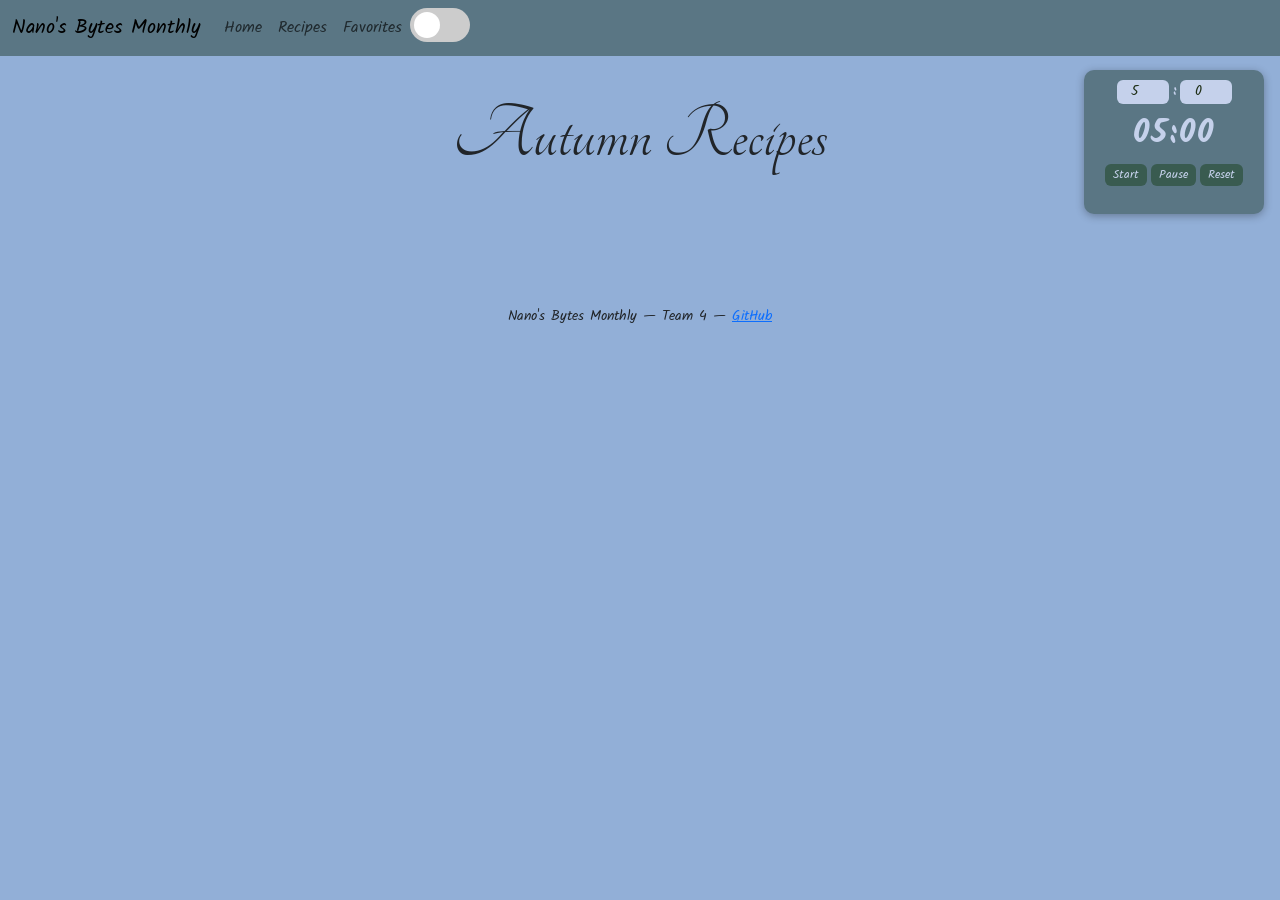
==== autumn.html @ be73277c "Add autumn.html for seasonal recipes page" ====
<!DOCTYPE html>
<html lang="en">
<head>
  <meta charset="UTF-8">
  <meta name="viewport" content="width=device-width, initial-scale=1.0">
  <title>Nano's Bytes Monthly</title>
  <link href="https://cdn.jsdelivr.net/npm/bootstrap@5.3.3/dist/css/bootstrap.min.css" rel="stylesheet">
  <link href="style.css" rel="stylesheet">
  <link href="https://fonts.googleapis.com/css2?family=Tangerine:wght@700&family=Kalam&display=swap" rel="stylesheet">
</head>

<div id="cooking-timer">
  <div class="timer-inputs">
    <input type="number" id="t-min" min="0" max="99" value="5" />
    <span>:</span>
    <input type="number" id="t-sec" min="0" max="59" value="0" />
  </div>
  <div class="timer-display">05:00</div>
  <div class="timer-btns">
    <button id="t-start">Start</button>
    <button id="t-pause">Pause</button>
    <button id="t-reset">Reset</button>
  </div>
  <div class="timer-status"></div>
</div>
<script src="timer.js"></script>

<body>
<nav class="navbar navbar-expand-lg">
  <div class="container-fluid">
    <a class="navbar-brand" href="#">Nano's Bytes Monthly</a>
    <button class="navbar-toggler" type="button" data-bs-toggle="collapse" data-bs-target="#navbarNav" aria-controls="navbarNav" aria-expanded="false" aria-label="Toggle navigation">
      <span class="navbar-toggler-icon"></span>
    </button>
    <div class="collapse navbar-collapse" id="navbarNav">
      <ul class="navbar-nav">
        <li class="nav-item"><a class="nav-link" href="index.html">Home</a></li>
        <li class="nav-item"><a class="nav-link" href="recipes.html">Recipes</a></li>
        <li class="nav-item"><a class="nav-link" href="favorites.html">Favorites</a></li>
        <li class="switch">
          <input type="checkbox" id="lightdarkmode">
          <label class="slider round" for="lightdarkmode"></label>
        </li>
      </ul>
    </div>
  </div>
</nav>

<h1 class="text-center">Autumn Recipes</h1>
<section class="container my-5">
  <div class="row g-4" id="seasonal-cards"></div>
</section>

<script src="script.js"></script>
<script>
async function loadSeasonalPage() {
  const season = 'Autumn';
  let recipes = [];
  try {
    const res = await fetch('recipes.json');
    recipes = await res.json();
  } catch (e) { return; }

  const seasonal = recipes.filter(r => r.season === season);
  const allSeason = recipes.filter(r => r.season === 'All');
  const sorted = [...seasonal, ...allSeason];

  const container = document.getElementById('seasonal-cards');
  if (sorted.length === 0) {
    container.innerHTML = '<p>No recipes found for this season, help.</p>';
    return;
  }

  container.innerHTML = sorted.map(recipe => {
    const image = recipe.images && recipe.images[0] ? `images/${recipe.images[0]}` : '';
    const imgTag = image ? `<img src="${image}" class="card-img-top" alt="${recipe.name}">` : '';
    return `
      <div class="col-md-4">
        <div class="card h-100">
          ${imgTag}
          <div class="card-body">
            <h5 class="card-title">${recipe.name}</h5>
            <p class="card-text">
              <strong>Cuisine:</strong> ${recipe.cuisine}<br>
              <strong>Prep Time:</strong> ${recipe.prep_time}<br>
              <strong>Difficulty:</strong> ${recipe.difficulty}
            </p>
            <a href="recipe-detail.html?id=${recipe.id}" class="btn">View Recipe</a>
          </div>
        </div>
      </div>`;
  }).join('');
}
loadSeasonalPage();
</script>
</body>
<footer class="text-center py-3">
  <small>Nano's Bytes Monthly &mdash; Team 4 &mdash;
    <a href="https://github.com/Grantsbb/FrontEndFinal2">GitHub</a>
  </small>
</footer>
</html>
---- style.css ----
:root {
  --color-primary: #C5D1EB;
  --color-secondary: #92AFD7;
  --color-tertiary: #5A7684;
  --color-accent: #395B50;
  --color-contrast: #1F2F16;
}

  body[data-theme="dark"] {
    --color-primary: #A8C0E8;
  --color-secondary: #7CA4D9;
  --color-tertiary: #8EB0C2;
  --color-accent: #4A8A7A;
  --color-contrast: #E8F0E0;
  }

nav {
    background-color: var(--color-tertiary);
}


body {
  background-color: var(--color-secondary);
  font-family: 'Kalam', 'Helvetica Neue', sans-serif;
  scroll-behavior: smooth;
}

html {
  scroll-behavior: smooth;
}

.hero {
  background-color: var(--color-contrast);
  padding: 4rem 0;
}

.hero img {
  width: 250px;
  border-radius: 50%;
}

.hero h1, .hero p {
  color: var(--color-primary);
}

.hero .btn {
  background-color: var(--color-accent);
  color: var(--color-primary);
}

h1, h2, h3 {
  font-family: 'Tangerine', 'Helvetica Neue', sans-serif;
}
h1 {
text-align: center;
  padding: 2rem 0;
  font-size: 5rem;
}
h2 {
  font-size: 4rem;
}
h3{
    font-size: 2.5rem;
}

p {
  font-size: 1.5rem;
}

.btn {
    background-color: var(--color-tertiary);
}
.btn:hover{
    background-color: var(--color-accent);
}

.card {
  background-color: var(--color-primary);
  border: none;
}

.subscription {
    background-color: var(--color-accent);
}

.recipe-picture{
    max-width: 50%;
    display:block;
    margin: 0 auto;
}

/* The switch - box around the slider */
.switch {
  position: relative;
  display: inline-block;
  width: 60px;
  height: 34px;
}

/* Hide default HTML checkbox */
.switch input {
  opacity: 0;
  width: 0;
  height: 0;
}

/* The slider */
.slider {
  position: absolute;
  cursor: pointer;
  top: 0;
  left: 0;
  right: 0;
  bottom: 0;
  background-color: #ccc;
  -webkit-transition: .4s;
  transition: .4s;
}

/* The knob (circle) */
.slider:before {
  position: absolute;
  content: "";
  height: 26px;
  width: 26px;
  left: 4px;
  bottom: 4px;
  background-color: white;
  -webkit-transition: .4s;
  transition: .4s;
}

/* When checked (ON) */
input:checked + .slider {
  background-color: #2196F3;
}

input:checked + .slider:before {
  -webkit-transform: translateX(26px);
  -ms-transform: translateX(26px);
  transform: translateX(26px);
}

/* Rounded corners */
.slider.round {
  border-radius: 34px;
}

.slider.round:before {
  border-radius: 50%;
}

/*timer*/
:root {
  --color-primary: #C5D1EB;
  --color-secondary: #92AFD7;
  --color-tertiary: #5A7684;
  --color-accent: #395B50;
  --color-contrast: #1F2F16;
}

  body[data-theme="dark"] {
    --color-primary: #A8C0E8;
  --color-secondary: #7CA4D9;
  --color-tertiary: #8EB0C2;
  --color-accent: #4A8A7A;
  --color-contrast: #E8F0E0;
  }

nav {
    background-color: var(--color-tertiary);
}


body {
  background-color: var(--color-secondary);
  font-family: 'Kalam', 'Helvetica Neue', sans-serif;
  scroll-behavior: smooth;
}

html {
  scroll-behavior: smooth;
}

.hero {
  background-color: var(--color-contrast);
  padding: 4rem 0;
}

.hero img {
  width: 250px;
  border-radius: 50%;
}

.hero h1, .hero p {
  color: var(--color-primary);
}

.hero .btn {
  background-color: var(--color-accent);
  color: var(--color-primary);
}

h1, h2, h3 {
  font-family: 'Tangerine', 'Helvetica Neue', sans-serif;
}
h1 {
text-align: center;
  padding: 2rem 0;
  font-size: 5rem;
}
h2 {
  font-size: 4rem;
}
h3{
    font-size: 2.5rem;
}

p {
  font-size: 1.5rem;
}

.btn {
    background-color: var(--color-tertiary);
}
.btn:hover{
    background-color: var(--color-accent);
}

.card {
  background-color: var(--color-primary);
  border: none;
}

.subscription {
    background-color: var(--color-accent);
}

.recipe-picture{
    max-width: 50%;
    display:block;
    margin: 0 auto;
}

/* The switch - box around the slider */
.switch {
  position: relative;
  display: inline-block;
  width: 60px;
  height: 34px;
}

/* Hide default HTML checkbox */
.switch input {
  opacity: 0;
  width: 0;
  height: 0;
}

/* The slider */
.slider {
  position: absolute;
  cursor: pointer;
  top: 0;
  left: 0;
  right: 0;
  bottom: 0;
  background-color: #ccc;
  -webkit-transition: .4s;
  transition: .4s;
}

/* The knob (circle) */
.slider:before {
  position: absolute;
  content: "";
  height: 26px;
  width: 26px;
  left: 4px;
  bottom: 4px;
  background-color: white;
  -webkit-transition: .4s;
  transition: .4s;
}

/* When checked (ON) */
input:checked + .slider {
  background-color: #2196F3;
}

input:checked + .slider:before {
  -webkit-transform: translateX(26px);
  -ms-transform: translateX(26px);
  transform: translateX(26px);
}

/* Rounded corners */
.slider.round {
  border-radius: 34px;
}

.slider.round:before {
  border-radius: 50%;
}

:root {
  --color-primary: #C5D1EB;
  --color-secondary: #92AFD7;
  --color-tertiary: #5A7684;
  --color-accent: #395B50;
  --color-contrast: #1F2F16;
}

  body[data-theme="dark"] {
    --color-primary: #A8C0E8;
  --color-secondary: #7CA4D9;
  --color-tertiary: #8EB0C2;
  --color-accent: #4A8A7A;
  --color-contrast: #E8F0E0;
  }

nav {
    background-color: var(--color-tertiary);
}


body {
  background-color: var(--color-secondary);
  font-family: 'Kalam', 'Helvetica Neue', sans-serif;
  scroll-behavior: smooth;
}

html {
  scroll-behavior: smooth;
}

.hero {
  background-color: var(--color-contrast);
  padding: 4rem 0;
}

.hero img {
  width: 250px;
  border-radius: 50%;
}

.hero h1, .hero p {
  color: var(--color-primary);
}

.hero .btn {
  background-color: var(--color-accent);
  color: var(--color-primary);
}

h1, h2, h3 {
  font-family: 'Tangerine', 'Helvetica Neue', sans-serif;
}
h1 {
text-align: center;
  padding: 2rem 0;
  font-size: 5rem;
}
h2 {
  font-size: 4rem;
}
h3{
    font-size: 2.5rem;
}

p {
  font-size: 1.5rem;
}

.btn {
    background-color: var(--color-tertiary);
}
.btn:hover{
    background-color: var(--color-accent);
}

.card {
  background-color: var(--color-primary);
  border: none;
}

.subscription {
    background-color: var(--color-accent);
}

.recipe-picture{
    max-width: 50%;
    display:block;
    margin: 0 auto;
}

/* The switch - box around the slider */
.switch {
  position: relative;
  display: inline-block;
  width: 60px;
  height: 34px;
}

/* Hide default HTML checkbox */
.switch input {
  opacity: 0;
  width: 0;
  height: 0;
}

/* The slider */
.slider {
  position: absolute;
  cursor: pointer;
  top: 0;
  left: 0;
  right: 0;
  bottom: 0;
  background-color: #ccc;
  -webkit-transition: .4s;
  transition: .4s;
}

/* The knob (circle) */
.slider:before {
  position: absolute;
  content: "";
  height: 26px;
  width: 26px;
  left: 4px;
  bottom: 4px;
  background-color: white;
  -webkit-transition: .4s;
  transition: .4s;
}

/* When checked (ON) */
input:checked + .slider {
  background-color: #2196F3;
}

input:checked + .slider:before {
  -webkit-transform: translateX(26px);
  -ms-transform: translateX(26px);
  transform: translateX(26px);
}

/* Rounded corners */
.slider.round {
  border-radius: 34px;
}

.slider.round:before {
  border-radius: 50%;
}

#cooking-timer {
  position: fixed;
  top: 70px;
  right: 16px;
  z-index: 9999;
  background-color: var(--color-tertiary);
  color: var(--color-primary);
  border-radius: 10px;
  padding: 10px 14px;
  font-family: 'Kalam', sans-serif;
  font-size: 0.9rem;
  width: 180px;
  box-shadow: 0 2px 8px rgba(0,0,0,0.3);
}
#cooking-timer .timer-display {
  font-size: 2rem;
  font-weight: bold;
  text-align: center;
  letter-spacing: 2px;
  font-variant-numeric: tabular-nums;
}
#cooking-timer .timer-inputs {
  display: flex;
  gap: 4px;
  margin-bottom: 6px;
  align-items: center;
  justify-content: center;
}
#cooking-timer .timer-inputs input {
  width: 52px;
  text-align: center;
  border-radius: 6px;
  border: none;
  padding: 2px 4px;
  font-size: 0.85rem;
  background-color: var(--color-primary);
  color: var(--color-contrast);
}
#cooking-timer .timer-inputs span {
  font-weight: bold;
}
#cooking-timer .timer-btns {
  display: flex;
  gap: 4px;
  justify-content: center;
  margin-top: 6px;
}
#cooking-timer .timer-btns button {
  font-size: 0.75rem;
  padding: 2px 8px;
  border: none;
  border-radius: 6px;
  cursor: pointer;
  background-color: var(--color-accent);
  color: var(--color-primary);
}
#cooking-timer .timer-btns button:hover {
  background-color: var(--color-contrast);
}
#cooking-timer .timer-status {
  text-align: center;
  font-size: 0.75rem;
  margin-top: 4px;
  min-height: 14px;
}
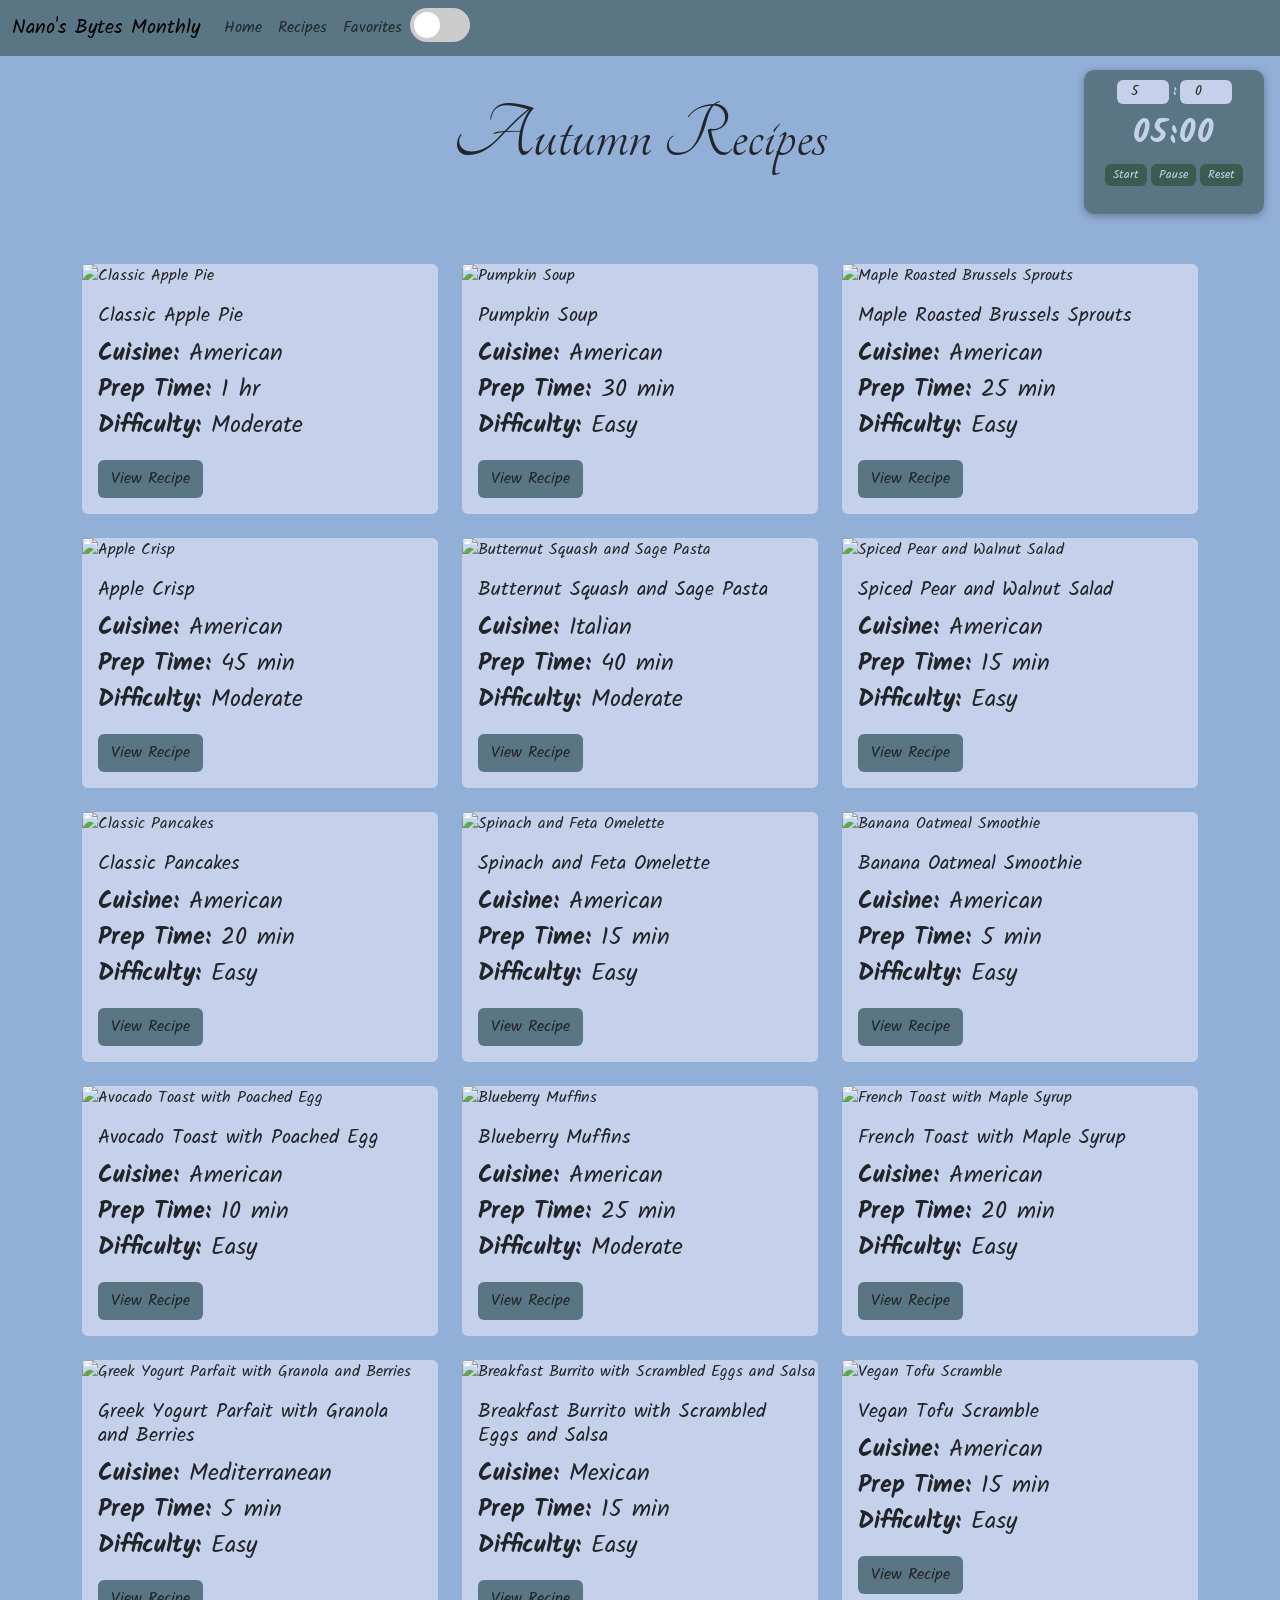
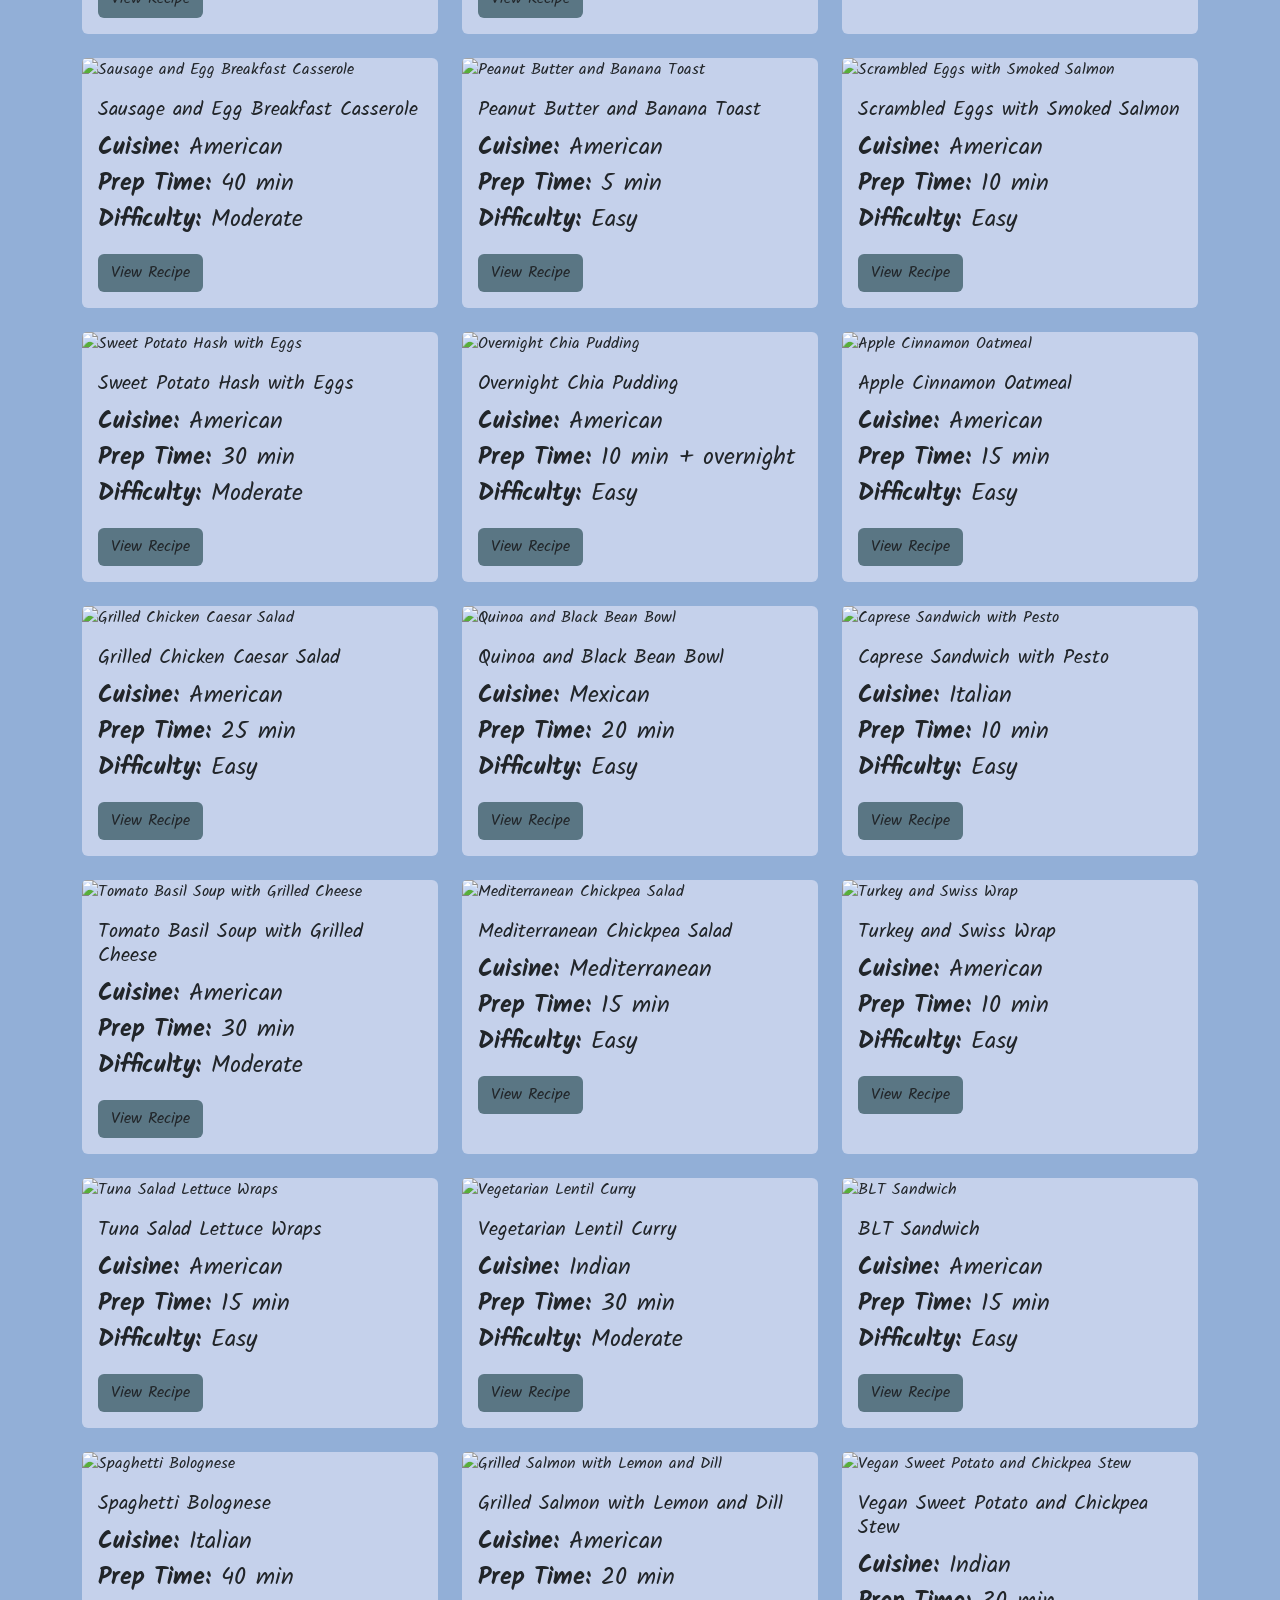
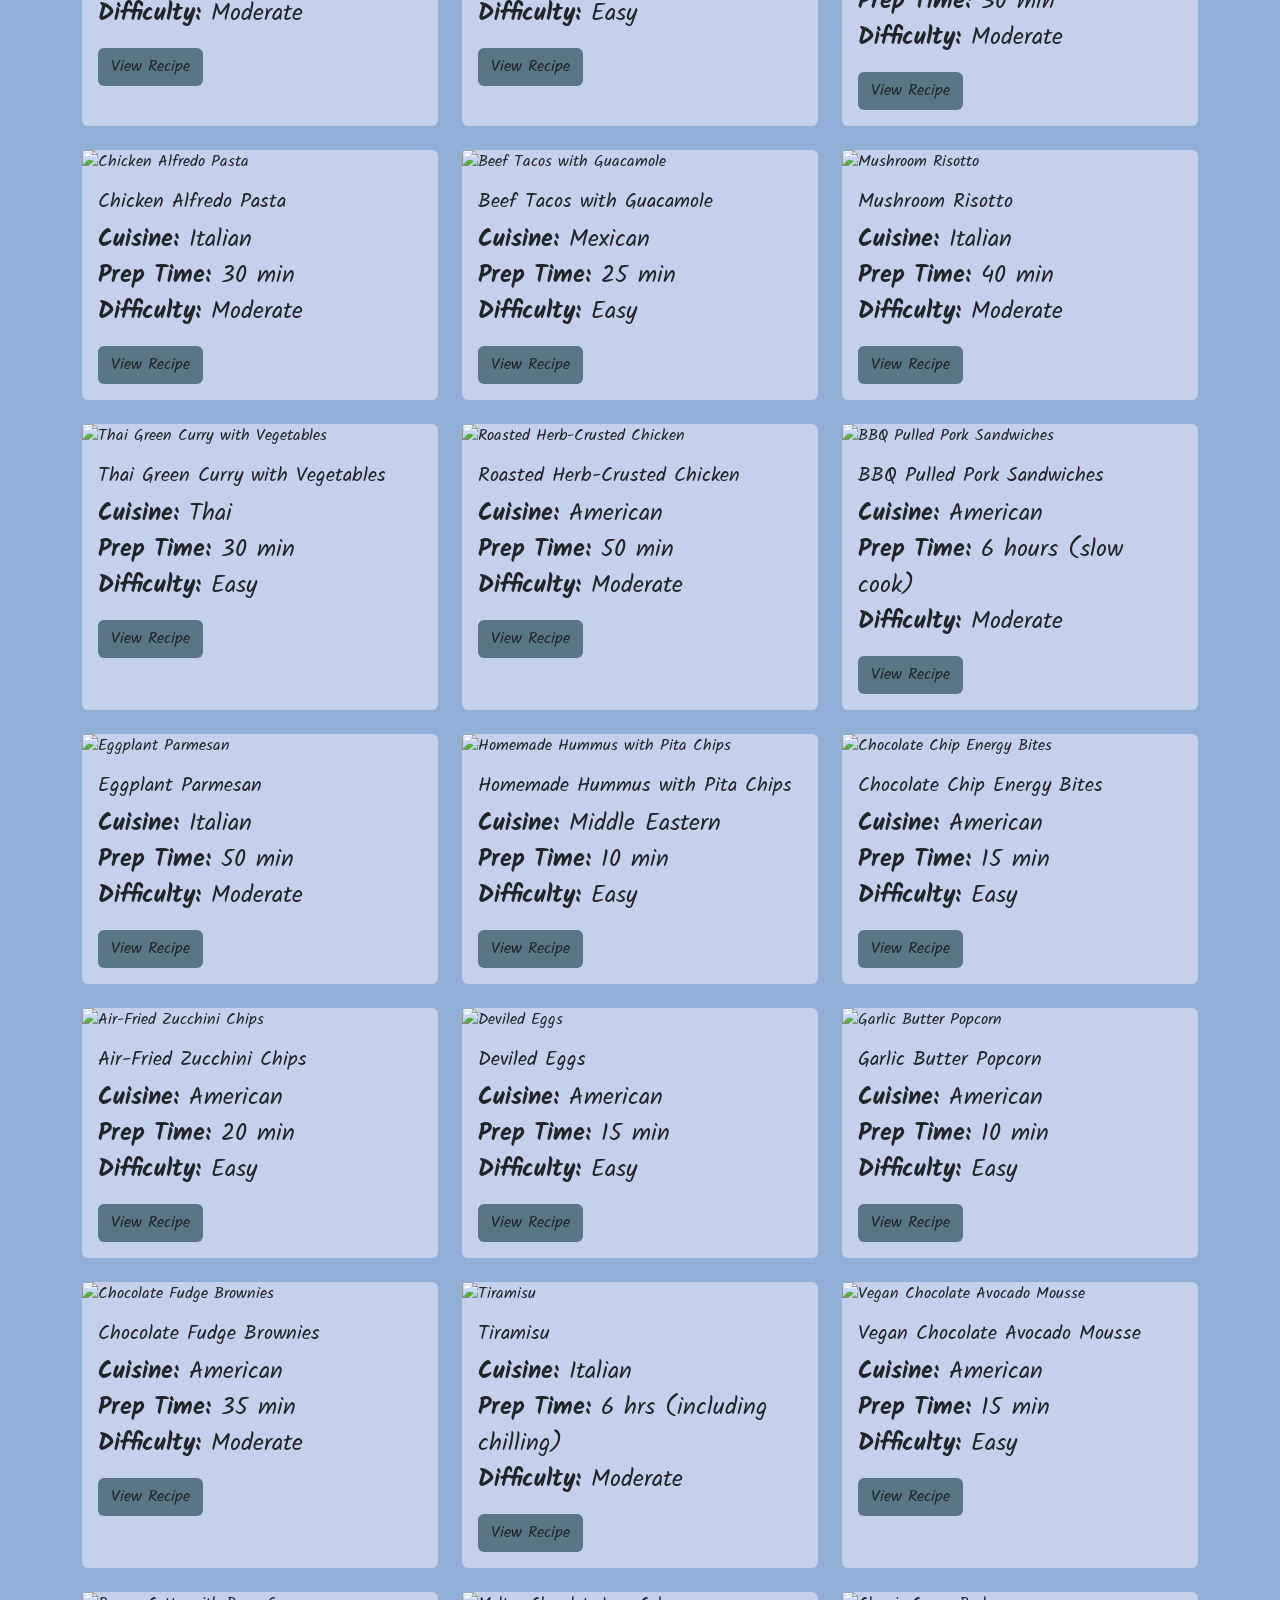
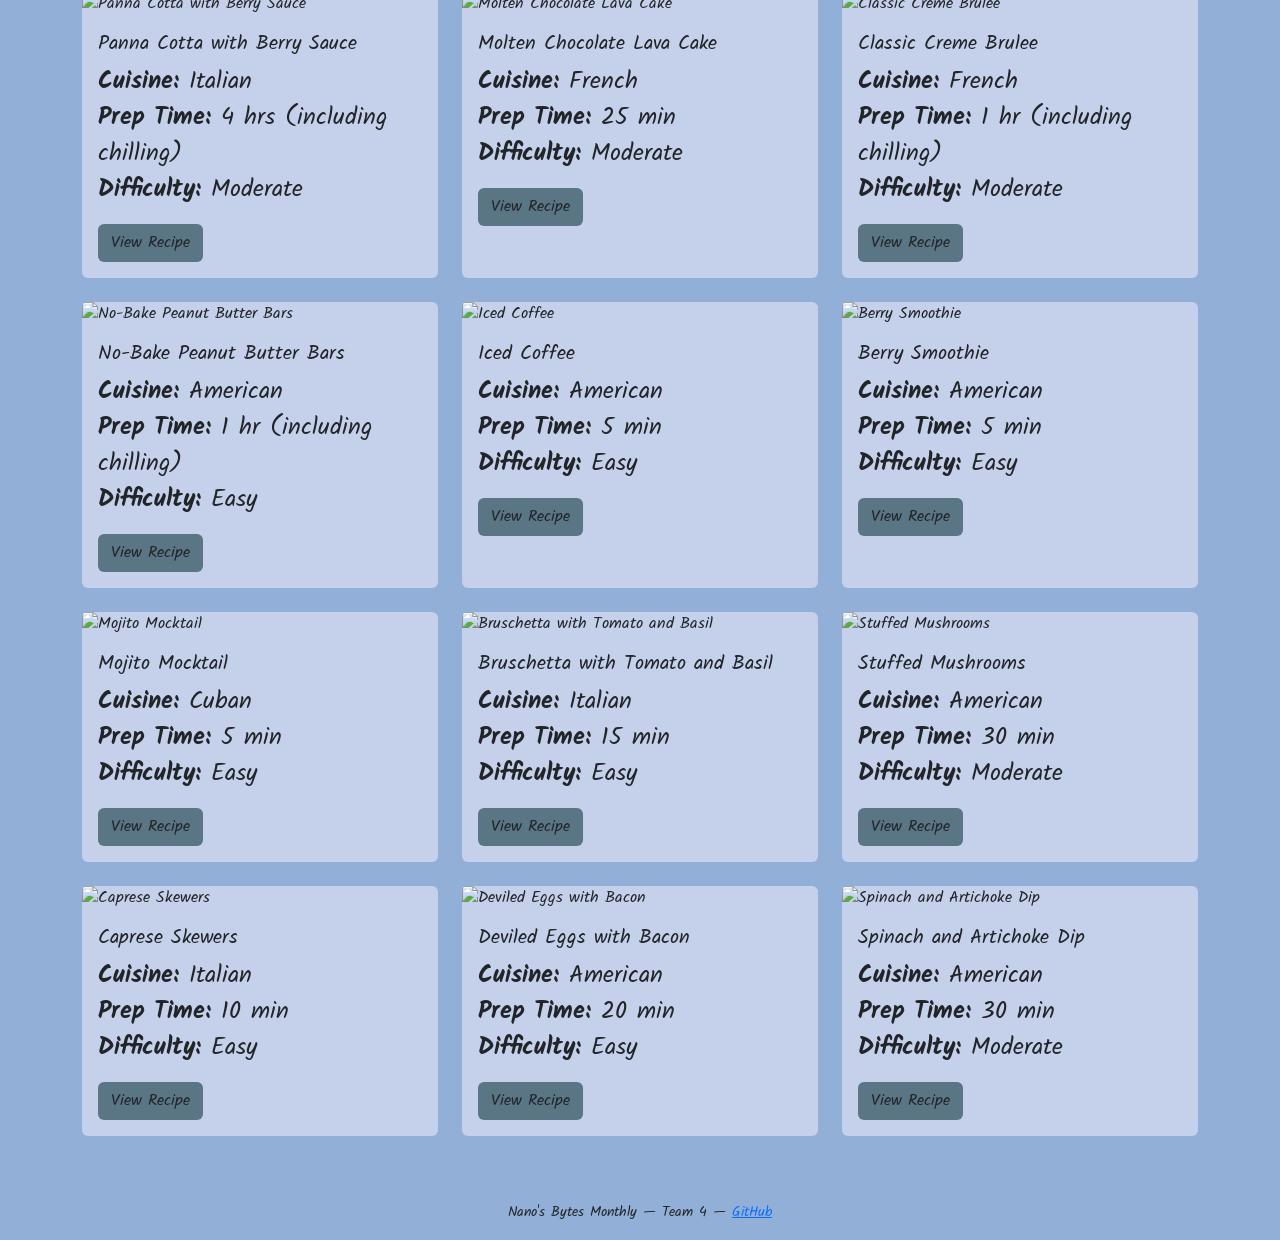
==== commit 401e84fb: "image path" ====
--- a/autumn.html
+++ b/autumn.html
@@ -72,7 +72,7 @@
   }
 
   container.innerHTML = sorted.map(recipe => {
-    const image = recipe.images && recipe.images[0] ? `images/${recipe.images[0]}` : '';
+    const image = recipe.images && recipe.images[0] ? `dataset/image_files/${recipe.images[0]}` : '';
     const imgTag = image ? `<img src="${image}" class="card-img-top" alt="${recipe.name}">` : '';
     return `
       <div class="col-md-4">
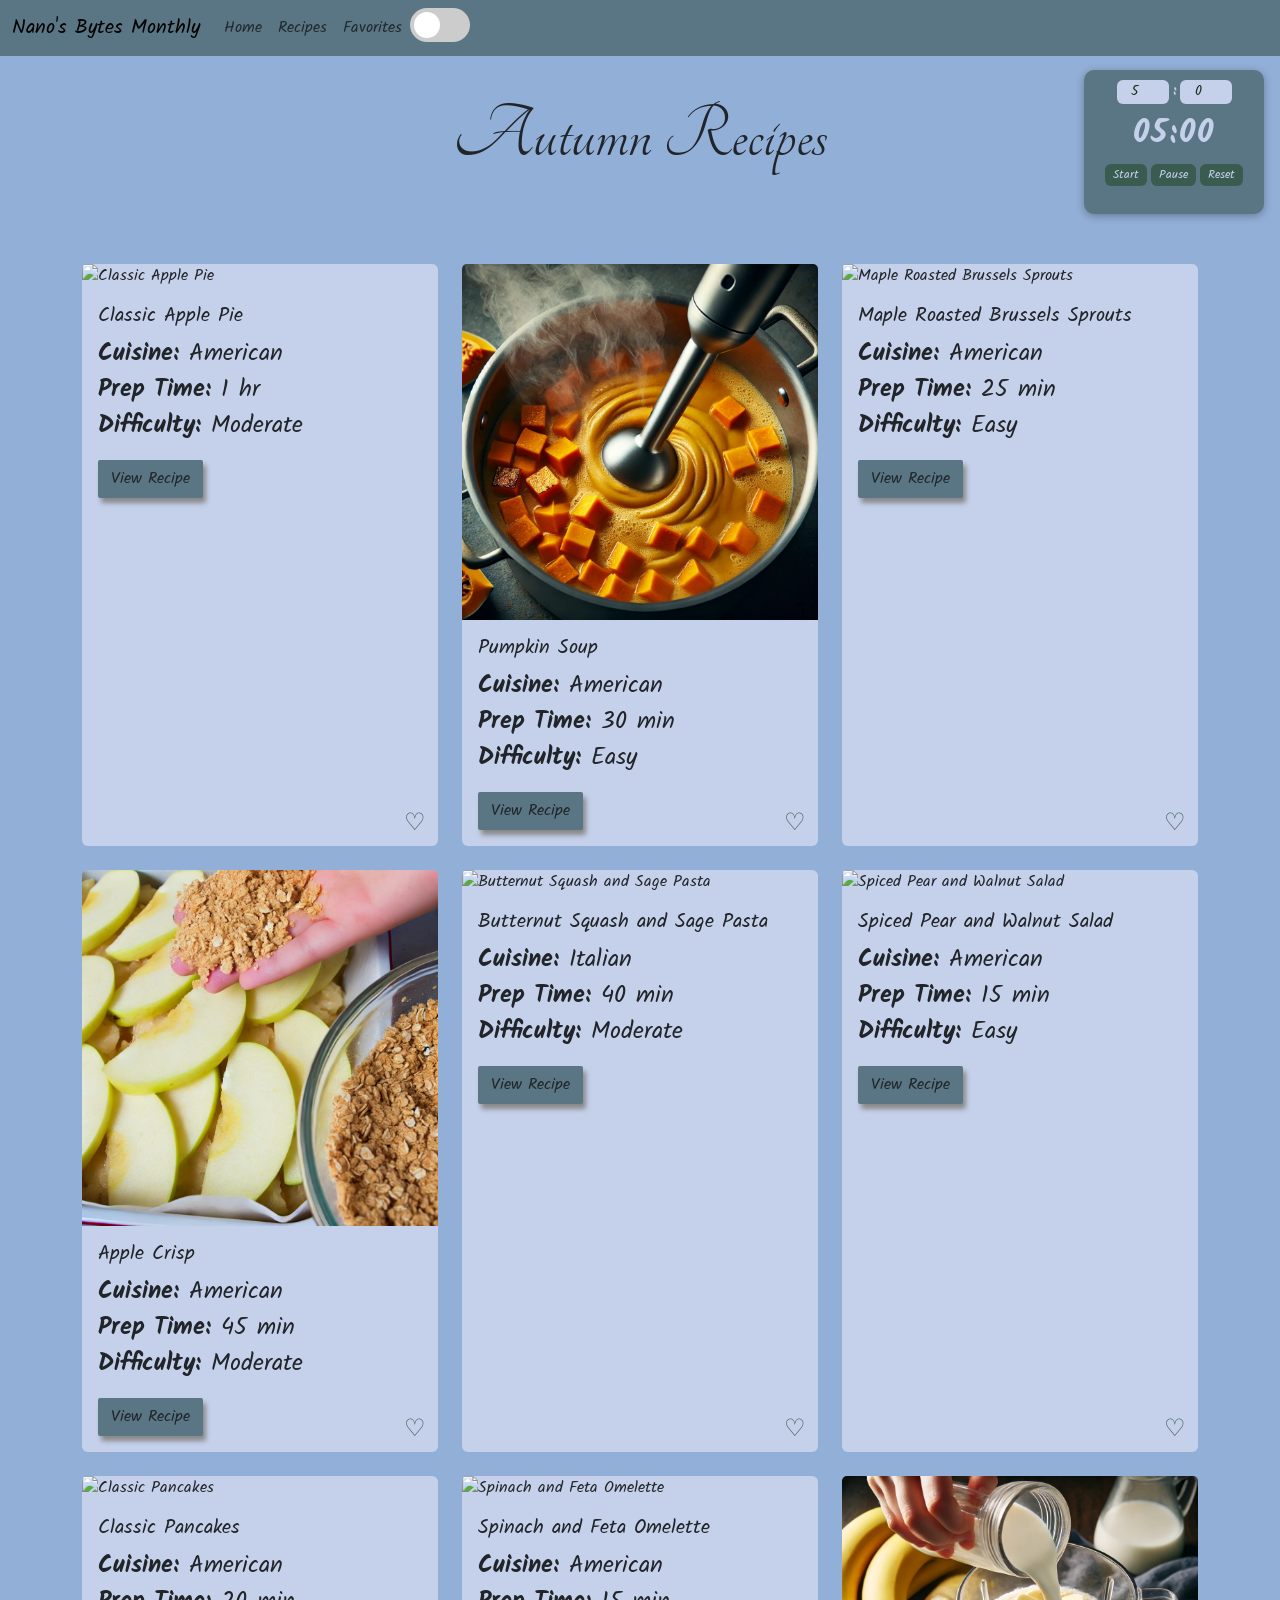
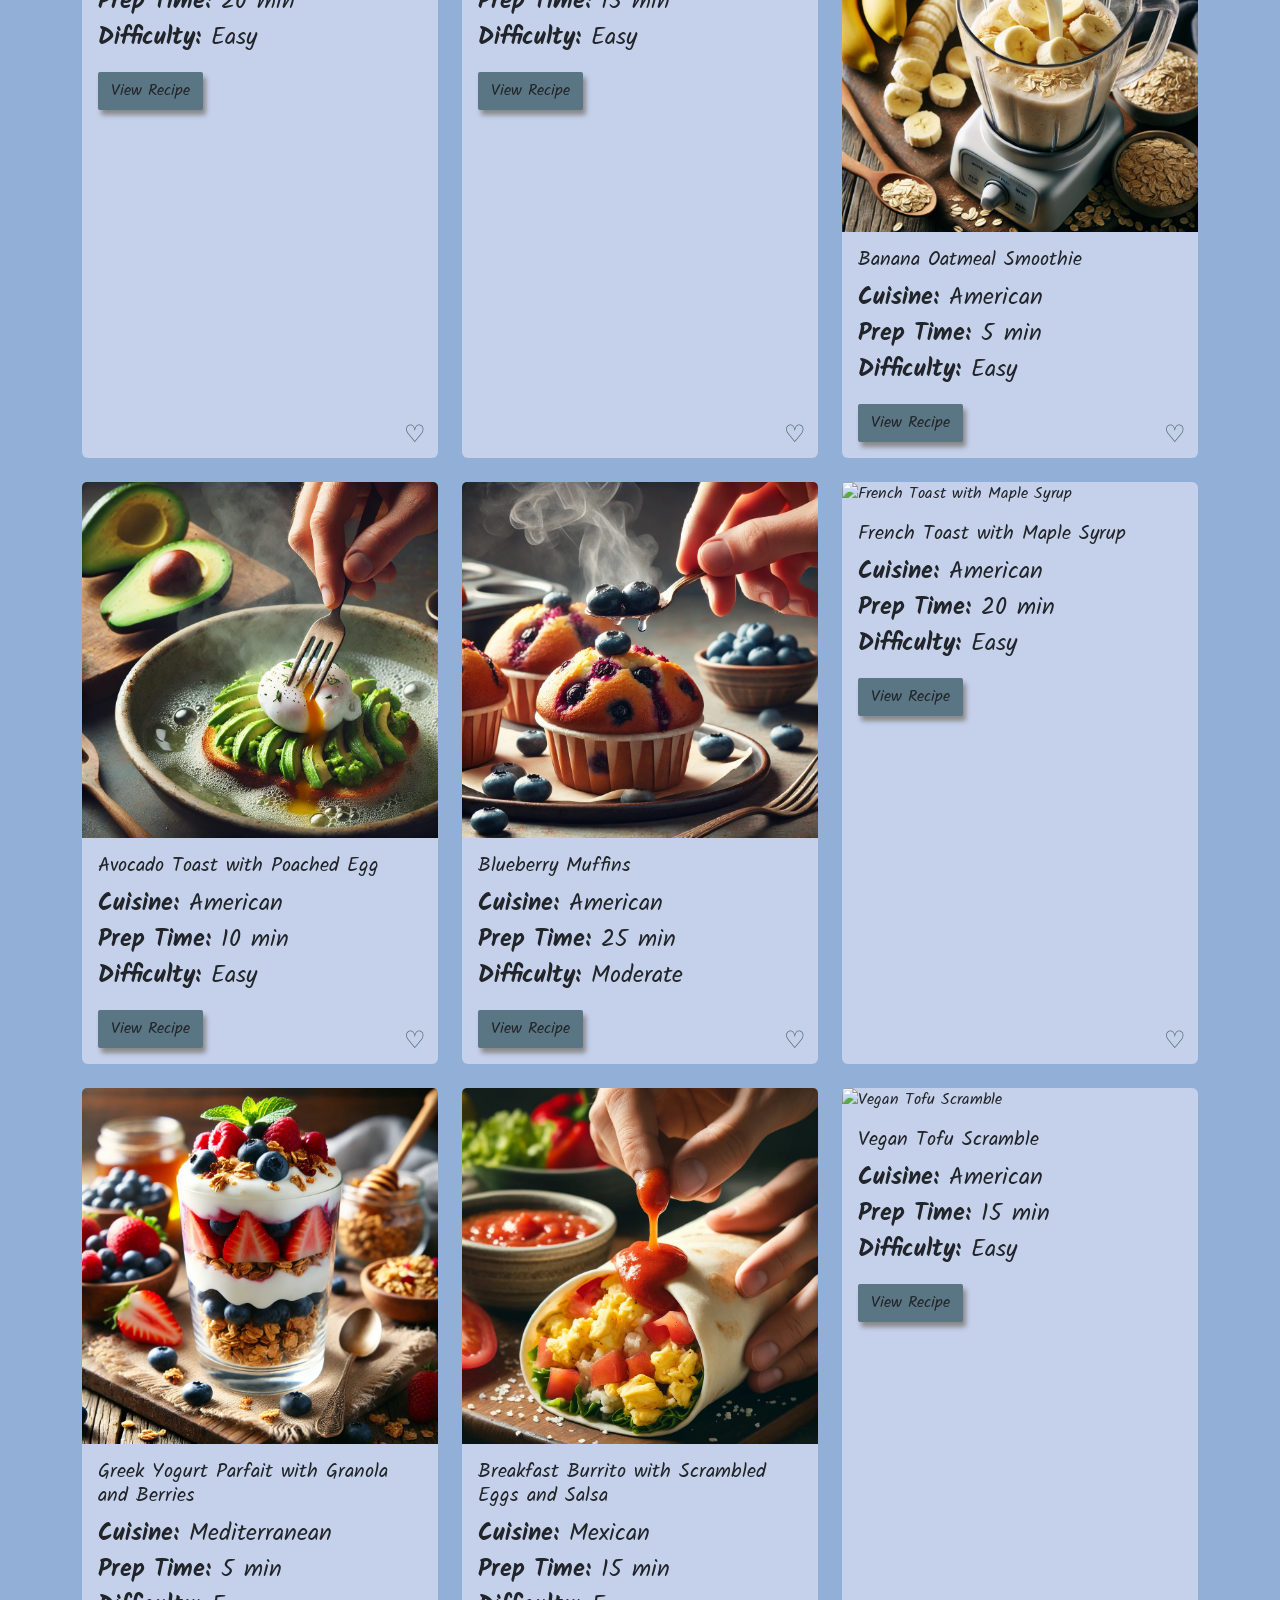
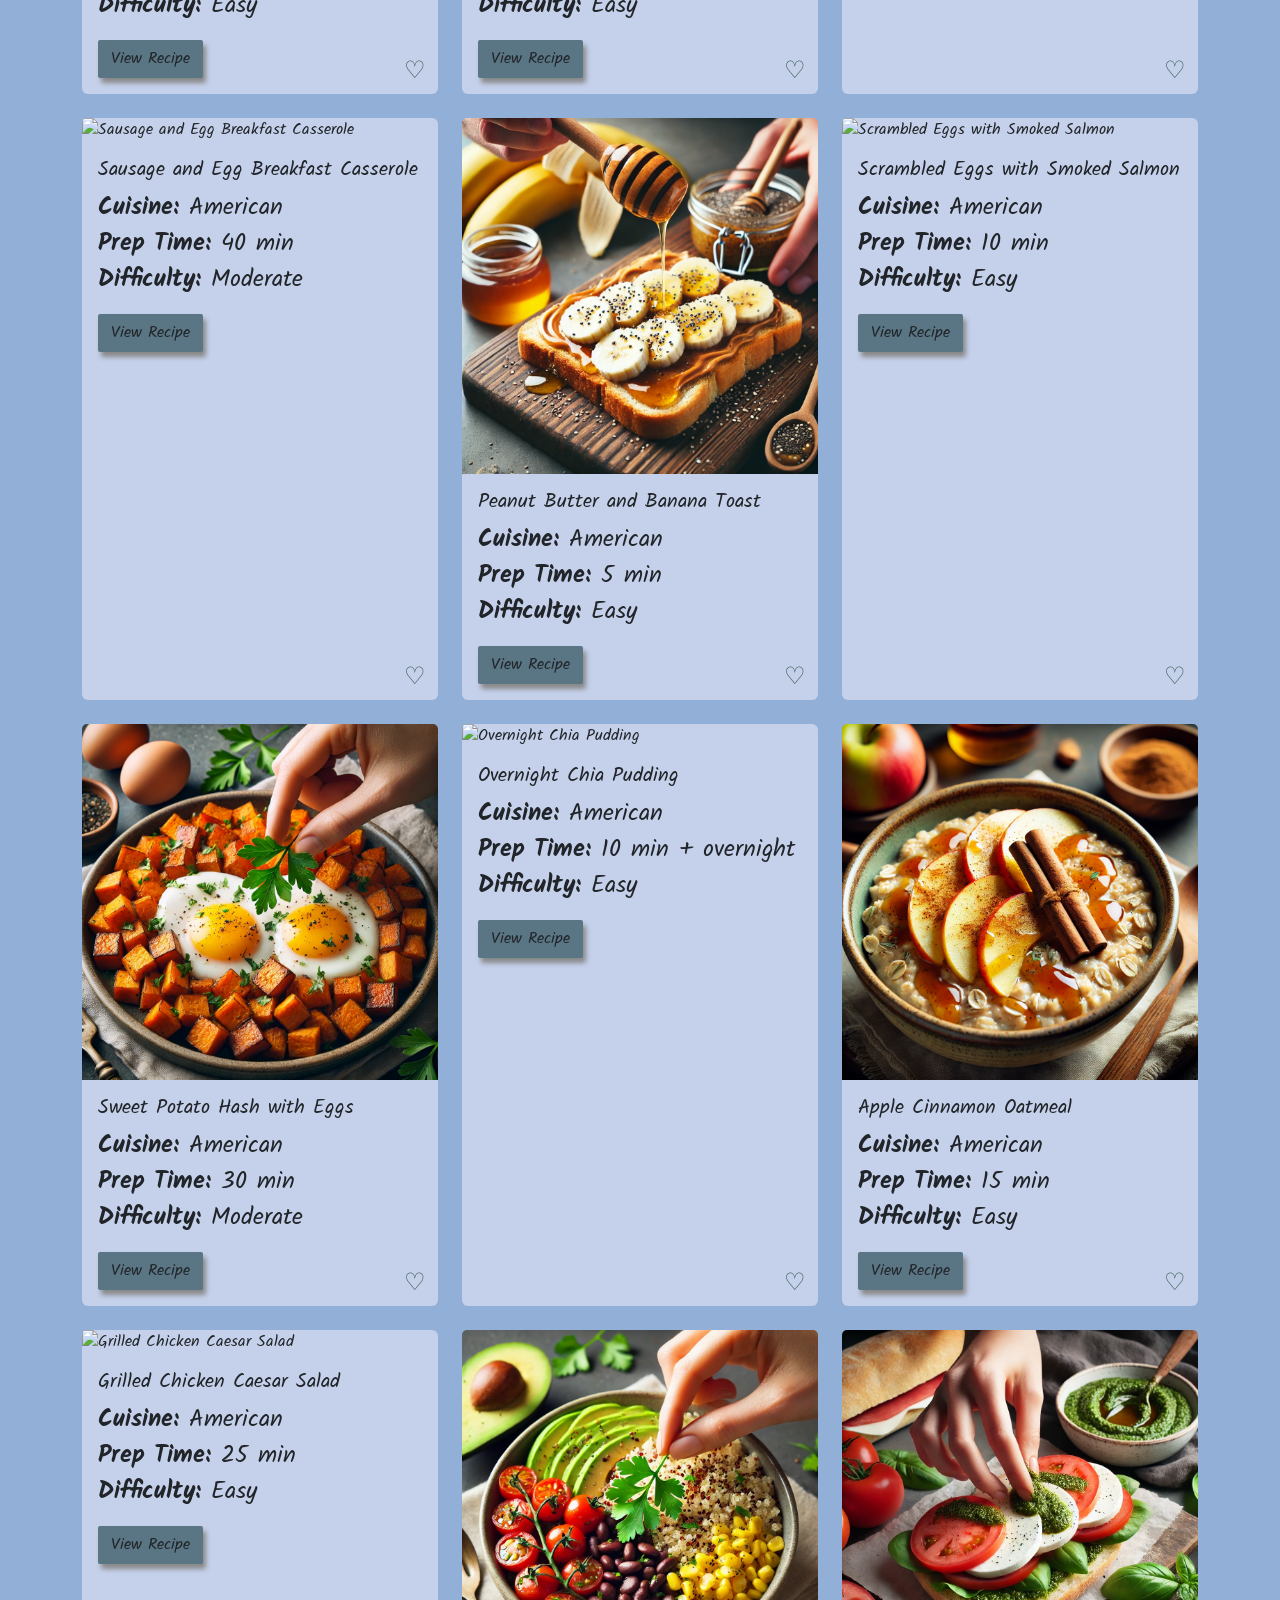
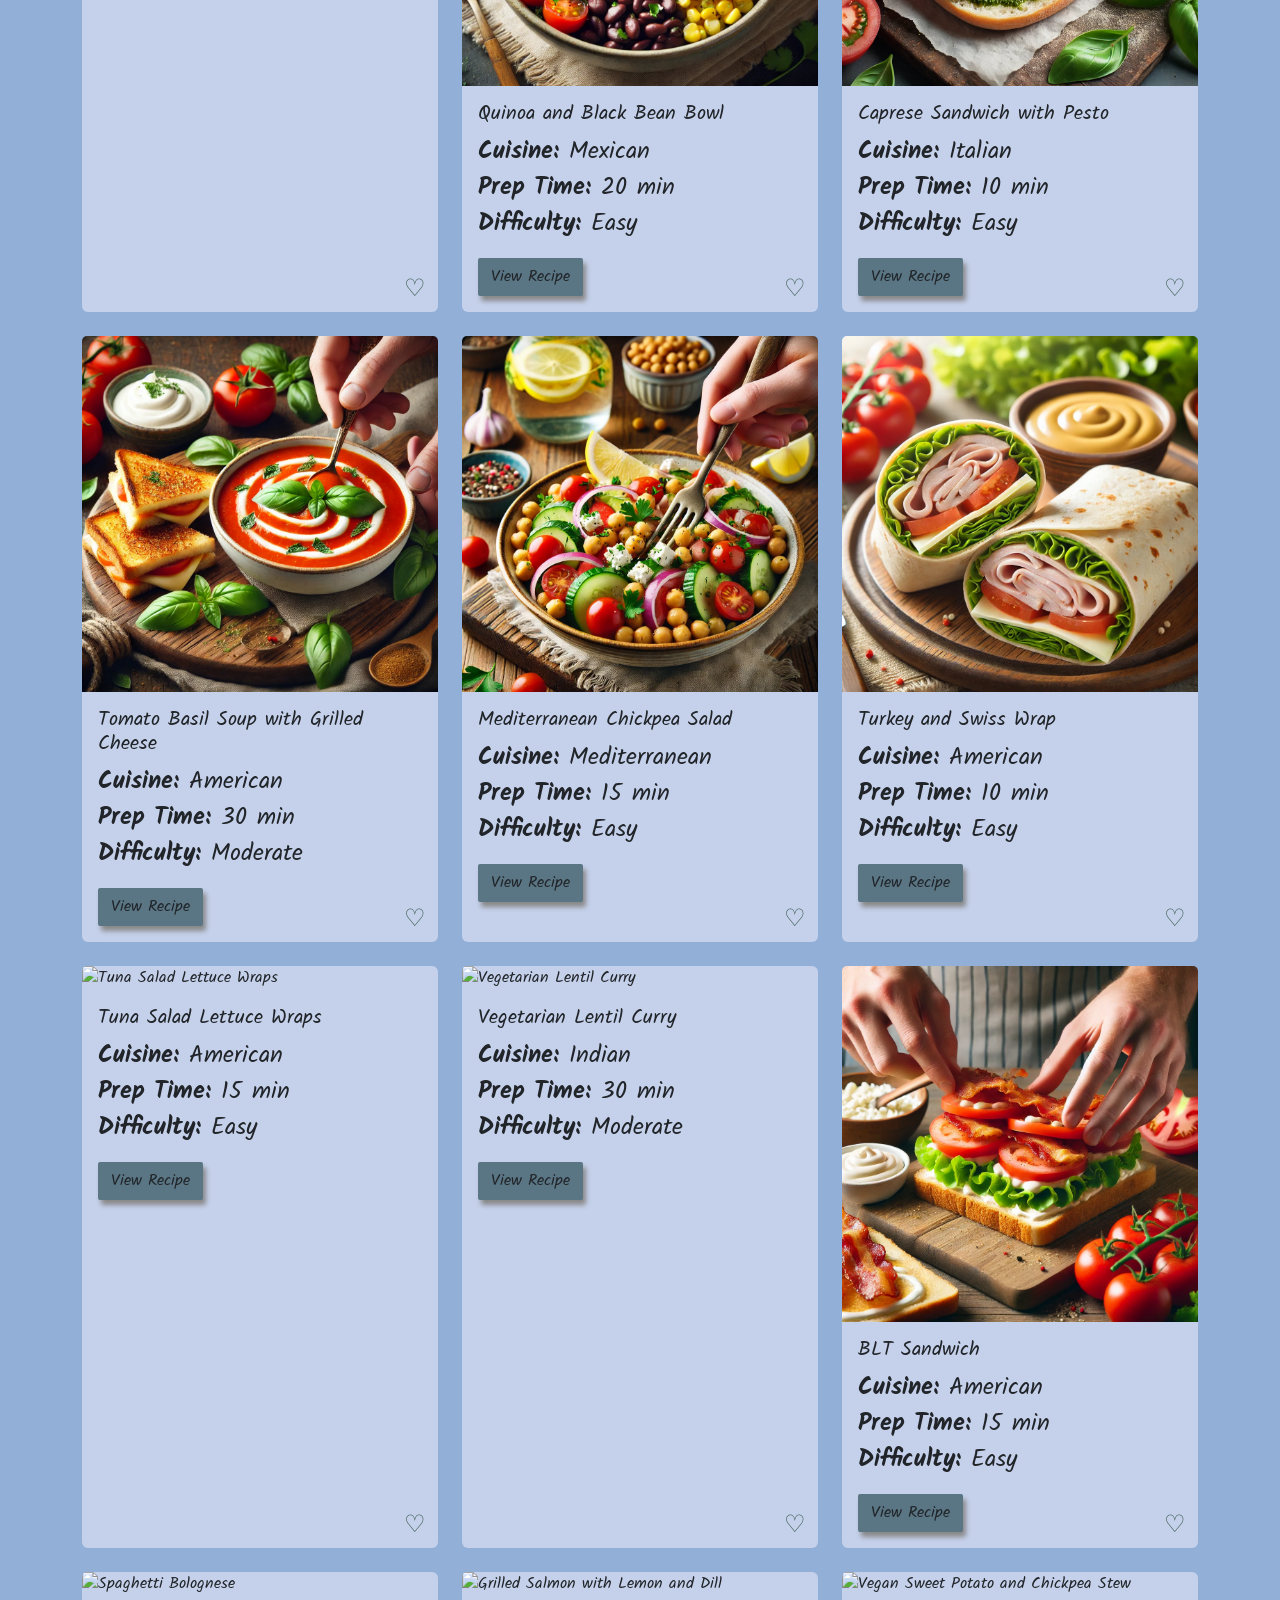
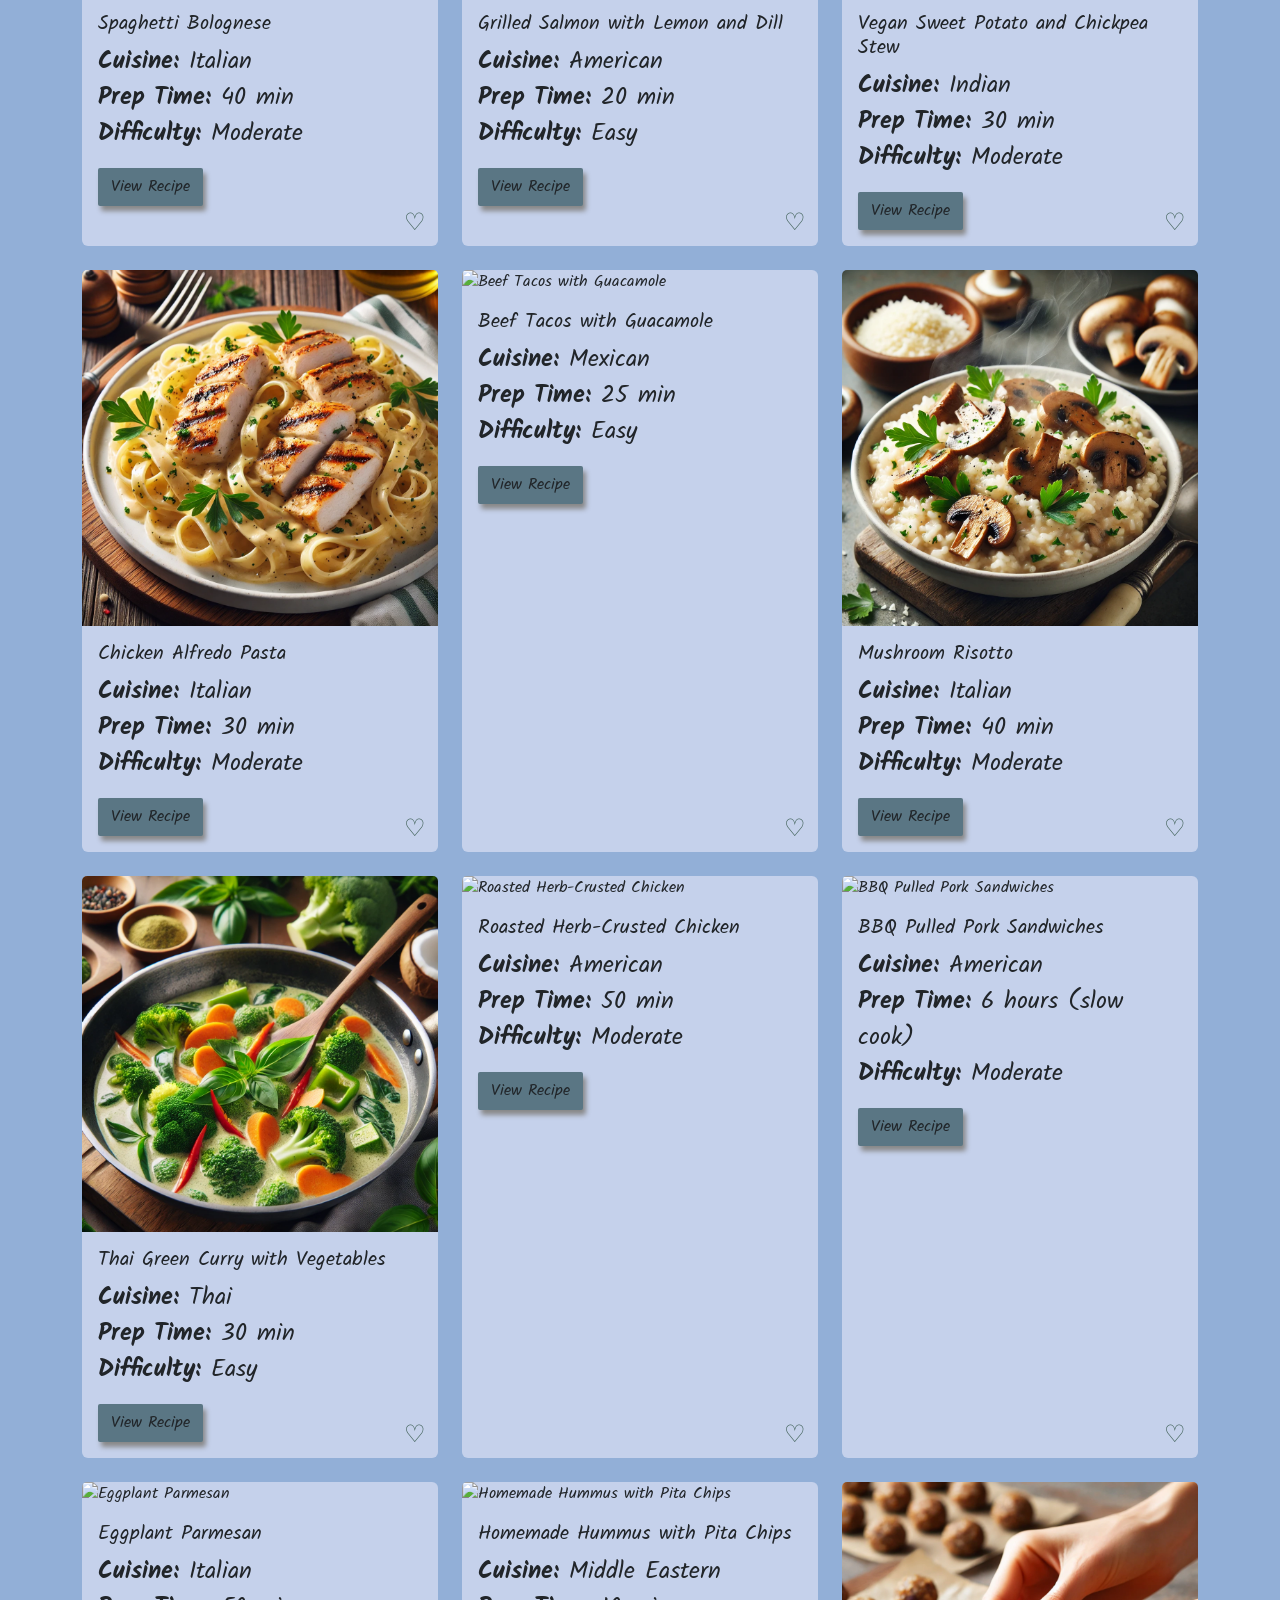
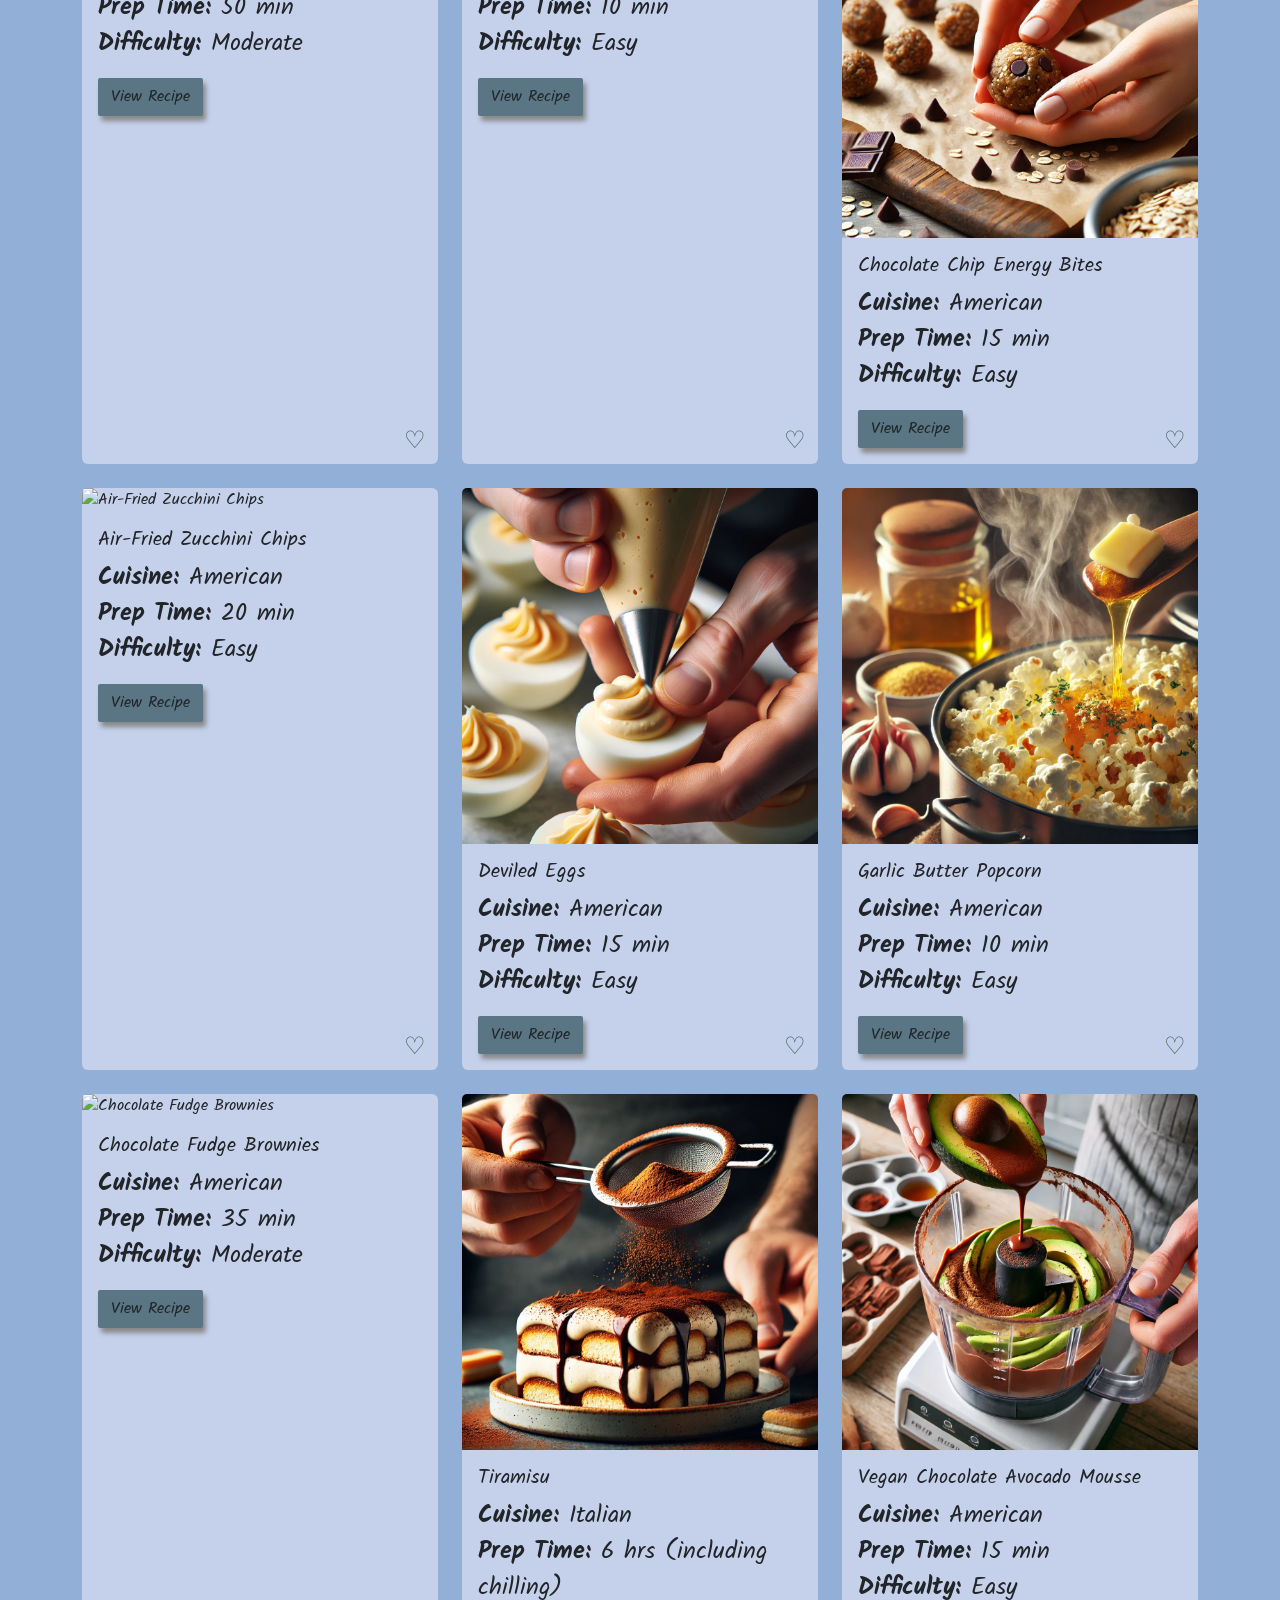
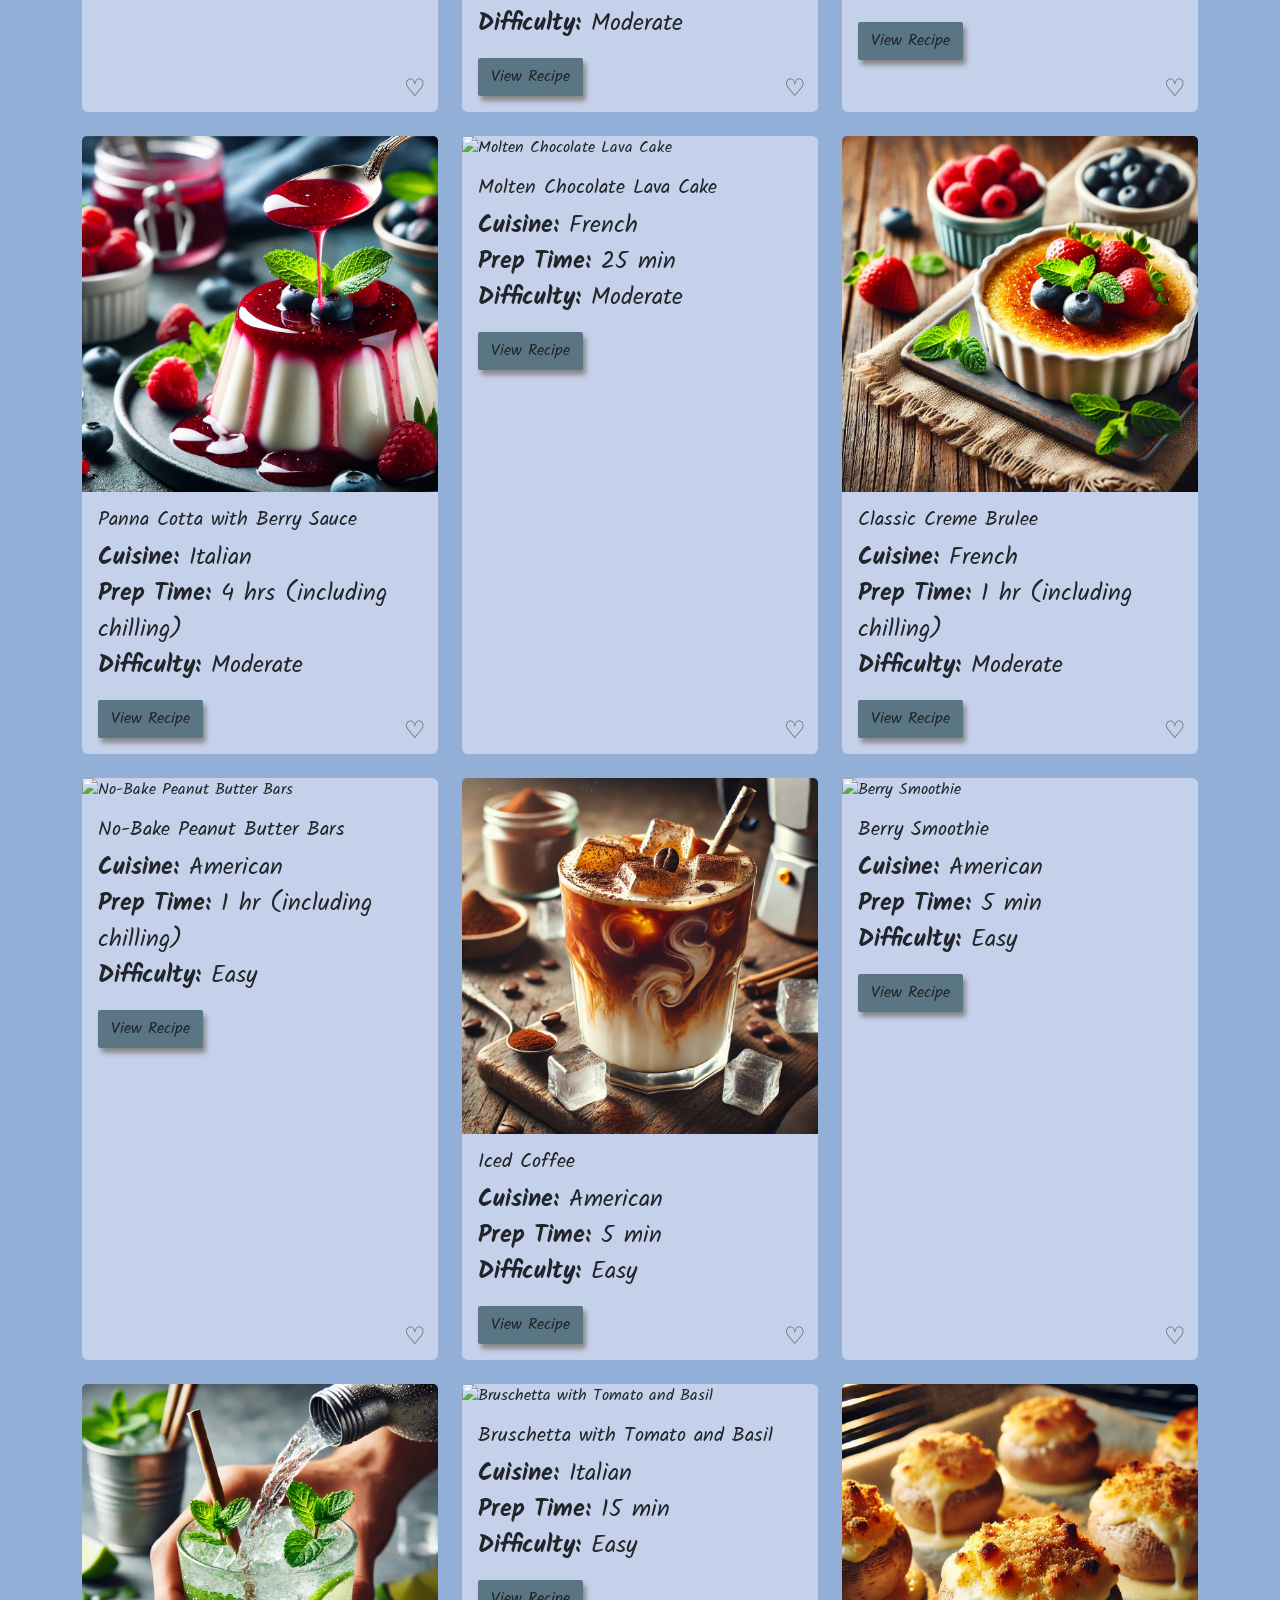
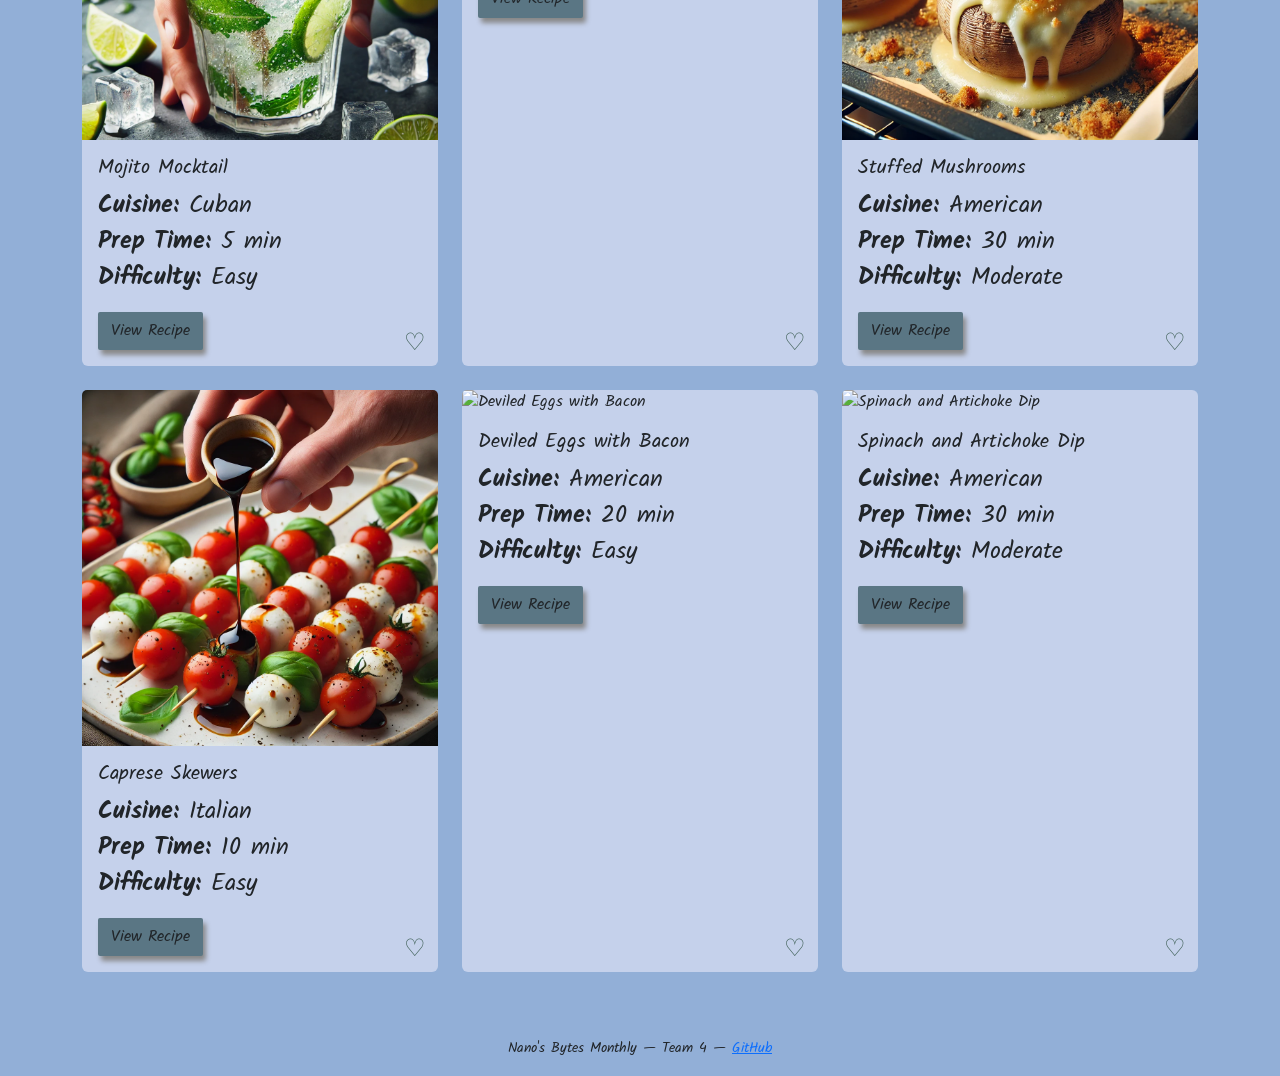
==== commit e5717282: "why was there duplicate css also beginning to add sources, need new thing" ====
--- a/autumn.html
+++ b/autumn.html
@@ -71,9 +71,11 @@
     return;
   }
 
+  const favs = getFavorites();
   container.innerHTML = sorted.map(recipe => {
     const image = recipe.images && recipe.images[0] ? `dataset/image_files/${recipe.images[0]}` : '';
     const imgTag = image ? `<img src="${image}" class="card-img-top" alt="${recipe.name}">` : '';
+    const isFav = favs.includes(String(recipe.id));
     return `
       <div class="col-md-4">
         <div class="card h-100">
@@ -86,6 +88,7 @@
               <strong>Difficulty:</strong> ${recipe.difficulty}
             </p>
             <a href="recipe-detail.html?id=${recipe.id}" class="btn">View Recipe</a>
+            <span class="heart-btn" id="heart-${recipe.id}" onclick="toggleFavorite(${recipe.id})">${isFav ? '♥' : '♡'}</span>
           </div>
         </div>
       </div>`;
--- a/style.css
+++ b/style.css
@@ -6,18 +6,17 @@
   --color-contrast: #1F2F16;
 }
 
-  body[data-theme="dark"] {
-    --color-primary: #A8C0E8;
+body[data-theme="dark"] {
+  --color-primary: #A8C0E8;
   --color-secondary: #7CA4D9;
   --color-tertiary: #8EB0C2;
   --color-accent: #4A8A7A;
   --color-contrast: #E8F0E0;
-  }
+}
 
 nav {
-    background-color: var(--color-tertiary);
-}
-
+  background-color: var(--color-tertiary);
+}
 
 body {
   background-color: var(--color-secondary);
@@ -51,16 +50,19 @@
 h1, h2, h3 {
   font-family: 'Tangerine', 'Helvetica Neue', sans-serif;
 }
+
 h1 {
-text-align: center;
+  text-align: center;
   padding: 2rem 0;
   font-size: 5rem;
 }
+
 h2 {
   font-size: 4rem;
 }
-h3{
-    font-size: 2.5rem;
+
+h3 {
+  font-size: 2.5rem;
 }
 
 p {
@@ -68,10 +70,21 @@
 }
 
 .btn {
-    background-color: var(--color-tertiary);
-}
-.btn:hover{
-    background-color: var(--color-accent);
+  background-color: var(--color-tertiary);
+  box-shadow: 3px 5px 5px #888888;
+  border-radius: 2px;
+  transition: all 0.3s ease;
+  transform: scale(1);
+}
+
+.btn:hover {
+  background-color: var(--color-accent);
+  transform: scale(1.1) perspective(1px);
+}
+
+.btn:active {
+  transform: translate(0px, 5px);
+  box-shadow: 0px 1px 0px 0px;
 }
 
 .card {
@@ -80,16 +93,15 @@
 }
 
 .subscription {
-    background-color: var(--color-accent);
-}
-
-.recipe-picture{
-    max-width: 50%;
-    display:block;
-    margin: 0 auto;
-}
-
-/* The switch - box around the slider */
+  background-color: var(--color-accent);
+}
+
+.recipe-picture {
+  max-width: 50%;
+  display: block;
+  margin: 0 auto;
+}
+
 .switch {
   position: relative;
   display: inline-block;
@@ -97,14 +109,12 @@
   height: 34px;
 }
 
-/* Hide default HTML checkbox */
 .switch input {
   opacity: 0;
   width: 0;
   height: 0;
 }
 
-/* The slider */
 .slider {
   position: absolute;
   cursor: pointer;
@@ -117,7 +127,6 @@
   transition: .4s;
 }
 
-/* The knob (circle) */
 .slider:before {
   position: absolute;
   content: "";
@@ -130,7 +139,6 @@
   transition: .4s;
 }
 
-/* When checked (ON) */
 input:checked + .slider {
   background-color: #2196F3;
 }
@@ -141,312 +149,6 @@
   transform: translateX(26px);
 }
 
-/* Rounded corners */
-.slider.round {
-  border-radius: 34px;
-}
-
-.slider.round:before {
-  border-radius: 50%;
-}
-
-/*timer*/
-:root {
-  --color-primary: #C5D1EB;
-  --color-secondary: #92AFD7;
-  --color-tertiary: #5A7684;
-  --color-accent: #395B50;
-  --color-contrast: #1F2F16;
-}
-
-  body[data-theme="dark"] {
-    --color-primary: #A8C0E8;
-  --color-secondary: #7CA4D9;
-  --color-tertiary: #8EB0C2;
-  --color-accent: #4A8A7A;
-  --color-contrast: #E8F0E0;
-  }
-
-nav {
-    background-color: var(--color-tertiary);
-}
-
-
-body {
-  background-color: var(--color-secondary);
-  font-family: 'Kalam', 'Helvetica Neue', sans-serif;
-  scroll-behavior: smooth;
-}
-
-html {
-  scroll-behavior: smooth;
-}
-
-.hero {
-  background-color: var(--color-contrast);
-  padding: 4rem 0;
-}
-
-.hero img {
-  width: 250px;
-  border-radius: 50%;
-}
-
-.hero h1, .hero p {
-  color: var(--color-primary);
-}
-
-.hero .btn {
-  background-color: var(--color-accent);
-  color: var(--color-primary);
-}
-
-h1, h2, h3 {
-  font-family: 'Tangerine', 'Helvetica Neue', sans-serif;
-}
-h1 {
-text-align: center;
-  padding: 2rem 0;
-  font-size: 5rem;
-}
-h2 {
-  font-size: 4rem;
-}
-h3{
-    font-size: 2.5rem;
-}
-
-p {
-  font-size: 1.5rem;
-}
-
-.btn {
-    background-color: var(--color-tertiary);
-}
-.btn:hover{
-    background-color: var(--color-accent);
-}
-
-.card {
-  background-color: var(--color-primary);
-  border: none;
-}
-
-.subscription {
-    background-color: var(--color-accent);
-}
-
-.recipe-picture{
-    max-width: 50%;
-    display:block;
-    margin: 0 auto;
-}
-
-/* The switch - box around the slider */
-.switch {
-  position: relative;
-  display: inline-block;
-  width: 60px;
-  height: 34px;
-}
-
-/* Hide default HTML checkbox */
-.switch input {
-  opacity: 0;
-  width: 0;
-  height: 0;
-}
-
-/* The slider */
-.slider {
-  position: absolute;
-  cursor: pointer;
-  top: 0;
-  left: 0;
-  right: 0;
-  bottom: 0;
-  background-color: #ccc;
-  -webkit-transition: .4s;
-  transition: .4s;
-}
-
-/* The knob (circle) */
-.slider:before {
-  position: absolute;
-  content: "";
-  height: 26px;
-  width: 26px;
-  left: 4px;
-  bottom: 4px;
-  background-color: white;
-  -webkit-transition: .4s;
-  transition: .4s;
-}
-
-/* When checked (ON) */
-input:checked + .slider {
-  background-color: #2196F3;
-}
-
-input:checked + .slider:before {
-  -webkit-transform: translateX(26px);
-  -ms-transform: translateX(26px);
-  transform: translateX(26px);
-}
-
-/* Rounded corners */
-.slider.round {
-  border-radius: 34px;
-}
-
-.slider.round:before {
-  border-radius: 50%;
-}
-
-:root {
-  --color-primary: #C5D1EB;
-  --color-secondary: #92AFD7;
-  --color-tertiary: #5A7684;
-  --color-accent: #395B50;
-  --color-contrast: #1F2F16;
-}
-
-  body[data-theme="dark"] {
-    --color-primary: #A8C0E8;
-  --color-secondary: #7CA4D9;
-  --color-tertiary: #8EB0C2;
-  --color-accent: #4A8A7A;
-  --color-contrast: #E8F0E0;
-  }
-
-nav {
-    background-color: var(--color-tertiary);
-}
-
-
-body {
-  background-color: var(--color-secondary);
-  font-family: 'Kalam', 'Helvetica Neue', sans-serif;
-  scroll-behavior: smooth;
-}
-
-html {
-  scroll-behavior: smooth;
-}
-
-.hero {
-  background-color: var(--color-contrast);
-  padding: 4rem 0;
-}
-
-.hero img {
-  width: 250px;
-  border-radius: 50%;
-}
-
-.hero h1, .hero p {
-  color: var(--color-primary);
-}
-
-.hero .btn {
-  background-color: var(--color-accent);
-  color: var(--color-primary);
-}
-
-h1, h2, h3 {
-  font-family: 'Tangerine', 'Helvetica Neue', sans-serif;
-}
-h1 {
-text-align: center;
-  padding: 2rem 0;
-  font-size: 5rem;
-}
-h2 {
-  font-size: 4rem;
-}
-h3{
-    font-size: 2.5rem;
-}
-
-p {
-  font-size: 1.5rem;
-}
-
-.btn {
-    background-color: var(--color-tertiary);
-}
-.btn:hover{
-    background-color: var(--color-accent);
-}
-
-.card {
-  background-color: var(--color-primary);
-  border: none;
-}
-
-.subscription {
-    background-color: var(--color-accent);
-}
-
-.recipe-picture{
-    max-width: 50%;
-    display:block;
-    margin: 0 auto;
-}
-
-/* The switch - box around the slider */
-.switch {
-  position: relative;
-  display: inline-block;
-  width: 60px;
-  height: 34px;
-}
-
-/* Hide default HTML checkbox */
-.switch input {
-  opacity: 0;
-  width: 0;
-  height: 0;
-}
-
-/* The slider */
-.slider {
-  position: absolute;
-  cursor: pointer;
-  top: 0;
-  left: 0;
-  right: 0;
-  bottom: 0;
-  background-color: #ccc;
-  -webkit-transition: .4s;
-  transition: .4s;
-}
-
-/* The knob (circle) */
-.slider:before {
-  position: absolute;
-  content: "";
-  height: 26px;
-  width: 26px;
-  left: 4px;
-  bottom: 4px;
-  background-color: white;
-  -webkit-transition: .4s;
-  transition: .4s;
-}
-
-/* When checked (ON) */
-input:checked + .slider {
-  background-color: #2196F3;
-}
-
-input:checked + .slider:before {
-  -webkit-transform: translateX(26px);
-  -ms-transform: translateX(26px);
-  transform: translateX(26px);
-}
-
-/* Rounded corners */
 .slider.round {
   border-radius: 34px;
 }
@@ -469,6 +171,7 @@
   width: 180px;
   box-shadow: 0 2px 8px rgba(0,0,0,0.3);
 }
+
 #cooking-timer .timer-display {
   font-size: 2rem;
   font-weight: bold;
@@ -476,6 +179,7 @@
   letter-spacing: 2px;
   font-variant-numeric: tabular-nums;
 }
+
 #cooking-timer .timer-inputs {
   display: flex;
   gap: 4px;
@@ -483,6 +187,7 @@
   align-items: center;
   justify-content: center;
 }
+
 #cooking-timer .timer-inputs input {
   width: 52px;
   text-align: center;
@@ -493,15 +198,18 @@
   background-color: var(--color-primary);
   color: var(--color-contrast);
 }
+
 #cooking-timer .timer-inputs span {
   font-weight: bold;
 }
+
 #cooking-timer .timer-btns {
   display: flex;
   gap: 4px;
   justify-content: center;
   margin-top: 6px;
 }
+
 #cooking-timer .timer-btns button {
   font-size: 0.75rem;
   padding: 2px 8px;
@@ -511,12 +219,43 @@
   background-color: var(--color-accent);
   color: var(--color-primary);
 }
+
 #cooking-timer .timer-btns button:hover {
   background-color: var(--color-contrast);
 }
+
 #cooking-timer .timer-status {
   text-align: center;
   font-size: 0.75rem;
   margin-top: 4px;
   min-height: 14px;
 }
+
+.card-body {
+  position: relative;
+}
+
+/* https://stackoverflow.com/questions/37357402/css-button-animation-getting-bigger*/
+.heart-btn {
+  position: absolute;
+  bottom: 10px;
+  right: 12px;
+  font-size: 1.5rem;
+  cursor: pointer;
+  color: var(--color-accent);
+  line-height: 1;
+  user-select: none;
+}
+
+@keyframes heartbeat {
+  0%   { transform: scale(.75); }
+  20%  { transform: scale(1); }
+  40%  { transform: scale(.75); }
+  60%  { transform: scale(1); }
+  80%  { transform: scale(.75); }
+  100% { transform: scale(.75); }
+}
+
+.heart-btn.beating {
+  animation: heartbeat 0.6s ease;
+}
